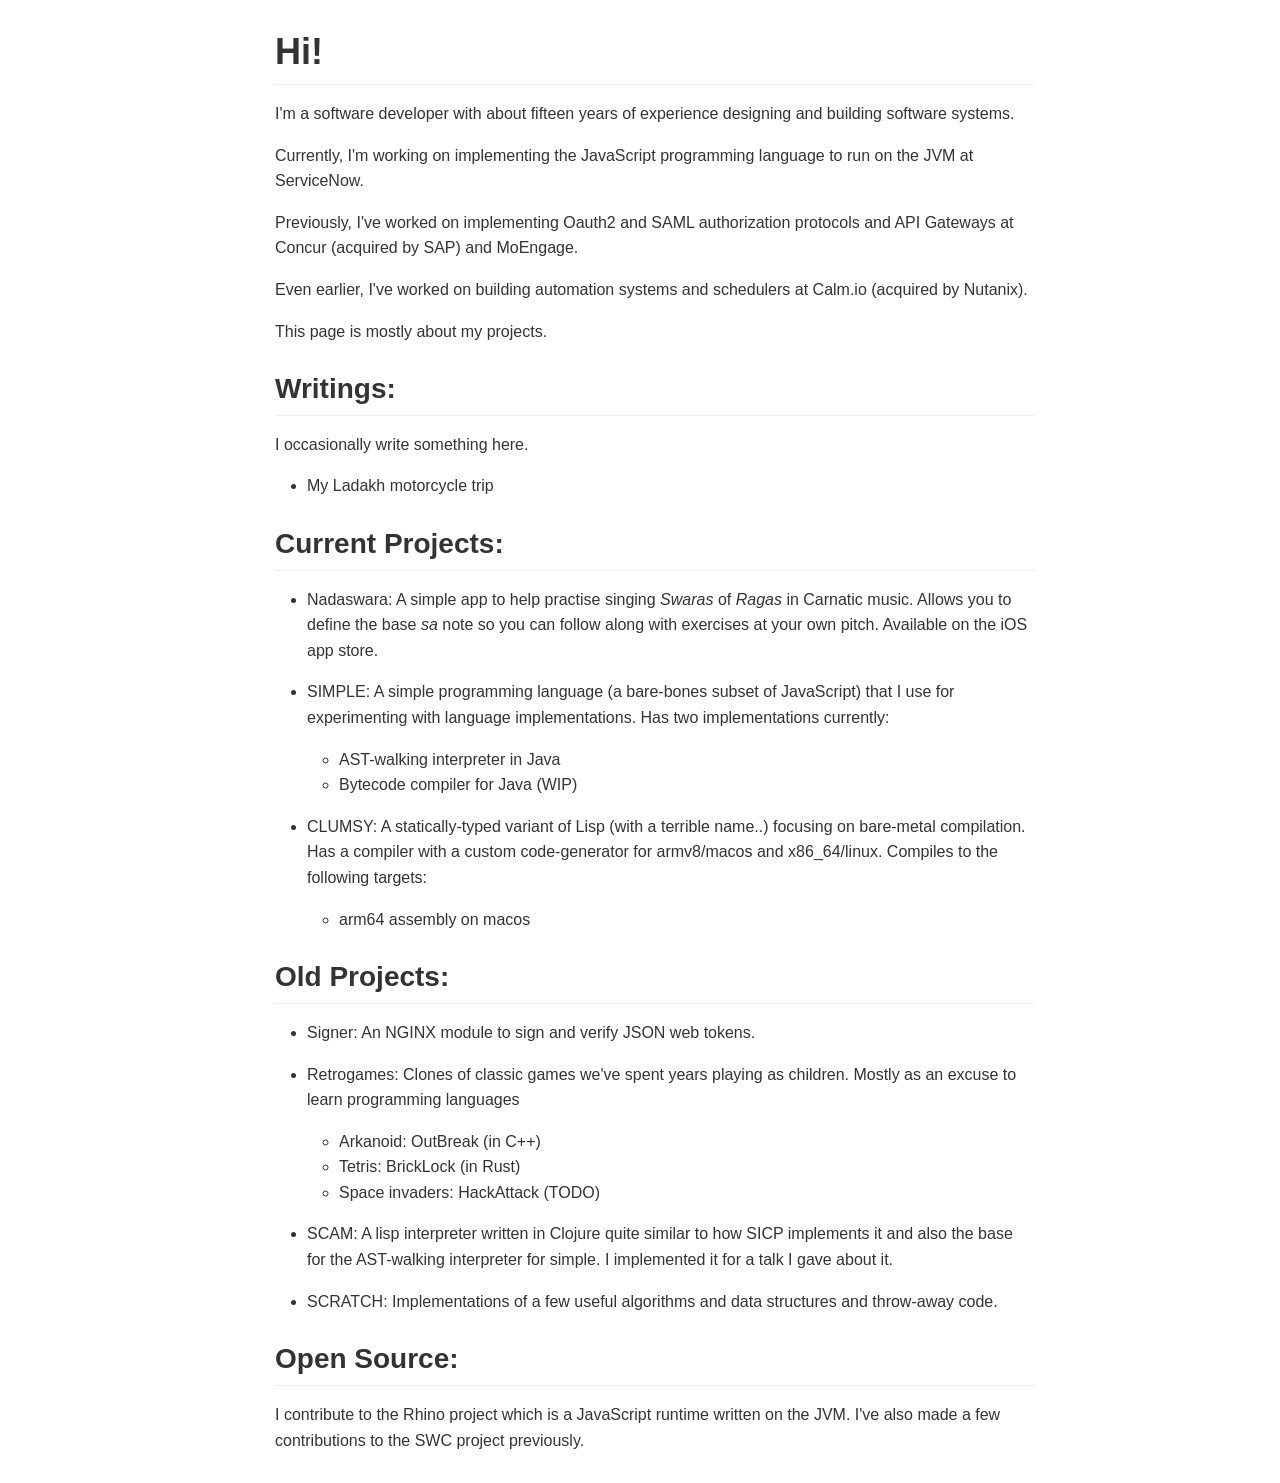
==== index.html @ a34084ae "Start :)" ====
<!doctype html>
<html>
  <head>
    <meta charset="utf-8">
    <meta name="viewport" content="width=device-width, initial-scale=1, minimal-ui">
    <title>Hi!</title>
    <link type="text/css" rel="stylesheet" href="assets/css/github-markdown.css">
    <link type="text/css" rel="stylesheet" href="assets/css/pilcrow.css">
    <link type="text/css" rel="stylesheet" href="assets/css/hljs-github.min.css"/>
  </head>
  <body>
    <article class="markdown-body"><h1 id="hi"><a class="header-link" href="#hi"></a>Hi!</h1>
<p>I&#39;m a software developer with about fifteen years of experience designing and building software systems.</p>
<p>Currently, I&#39;m working on implementing the JavaScript programming language to run on the JVM at ServiceNow.</p>
<p>Previously, I&#39;ve worked on implementing Oauth2 and SAML authorization protocols and API Gateways at Concur (acquired by SAP) and MoEngage. </p>
<p>Even earlier, I&#39;ve worked on building automation systems and schedulers at Calm.io (acquired by Nutanix).</p>
<p>This page is mostly about my projects.</p>
<h2 id="writings"><a class="header-link" href="#writings"></a>Writings:</h2>
<p>I occasionally write something here.</p>
<ul class="list">
<li>My Ladakh motorcycle trip</li>
</ul>
<h2 id="current-projects"><a class="header-link" href="#current-projects"></a>Current Projects:</h2>
<ul class="list">
<li><p>Nadaswara: A simple app to help practise singing <em>Swaras</em> of <em>Ragas</em> in Carnatic music. Allows you to define the base <em>sa</em> note so you can follow along with exercises at your own pitch. Available on the iOS app store.</p>
</li>
<li><p>SIMPLE: A simple programming language (a bare-bones subset of JavaScript) that I use for experimenting with language implementations. Has two implementations currently:</p>
<ul class="list">
<li>AST-walking interpreter in Java</li>
<li>Bytecode compiler for Java (WIP)</li>
</ul>
</li>
<li><p>CLUMSY: A statically-typed variant of Lisp (with a terrible name..) focusing on bare-metal compilation. Has a compiler with a custom code-generator for armv8/macos and x86_64/linux. Compiles to the following targets:</p>
<ul class="list">
<li>arm64 assembly on macos</li>
</ul>
</li>
</ul>
<h2 id="old-projects"><a class="header-link" href="#old-projects"></a>Old Projects:</h2>
<ul class="list">
<li><p>Signer: An NGINX module to sign and verify JSON web tokens.</p>
</li>
<li><p>Retrogames: Clones of classic games we&#39;ve spent years playing as children. Mostly as an excuse to learn programming languages</p>
<ul class="list">
<li>Arkanoid: OutBreak (in C++)</li>
<li>Tetris: BrickLock (in Rust)</li>
<li>Space invaders: HackAttack (TODO)</li>
</ul>
</li>
<li><p>SCAM: A lisp interpreter written in Clojure quite similar to how SICP implements it and also the base for the AST-walking interpreter for simple. I implemented it for a talk I gave about it.</p>
</li>
<li><p>SCRATCH: Implementations of a few useful algorithms and data structures and throw-away code.</p>
</li>
</ul>
<h2 id="open-source"><a class="header-link" href="#open-source"></a>Open Source:</h2>
<p>I contribute to the Rhino project which is a JavaScript runtime written on the JVM. I&#39;ve also made a few contributions to the SWC project previously.</p>
    </article>
  </body>
</html>
---- assets/css/github-markdown.css ----
@font-face {
  font-family: octicons-anchor;
  src: url([data-uri]) format('woff');
}

body {
  background-color: white;
  max-width: 790px;
  margin: 0 auto;
  padding: 30px 0;
}

.markdown-body {
  -ms-text-size-adjust: 100%;
  -webkit-text-size-adjust: 100%;
  color: #333;
  overflow: hidden;
  font-family: "Helvetica Neue", Helvetica, "Segoe UI", Arial, freesans, sans-serif;
  font-size: 16px;
  line-height: 1.6;
  word-wrap: break-word;
}

.markdown-body a {
  background: transparent;
}

.markdown-body a:active,
.markdown-body a:hover {
  outline: 0;
}

.markdown-body strong {
  font-weight: bold;
}

.markdown-body h1 {
  font-size: 2em;
  margin: 0.67em 0;
}

.markdown-body img {
  border: 0;
}

.markdown-body hr {
  -moz-box-sizing: content-box;
  box-sizing: content-box;
  height: 0;
}

.markdown-body pre {
  overflow: auto;
}

.markdown-body code,
.markdown-body kbd,
.markdown-body pre {
  font-family: monospace, monospace;
  font-size: 1em;
}

.markdown-body input {
  color: inherit;
  font: inherit;
  margin: 0;
}

.markdown-body html input[disabled] {
  cursor: default;
}

.markdown-body input {
  line-height: normal;
}

.markdown-body input[type="checkbox"] {
  -moz-box-sizing: border-box;
  box-sizing: border-box;
  padding: 0;
}

.markdown-body table {
  border-collapse: collapse;
  border-spacing: 0;
}

.markdown-body td,
.markdown-body th {
  padding: 0;
}

.markdown-body * {
  -moz-box-sizing: border-box;
  box-sizing: border-box;
}

.markdown-body input {
  font: 13px/1.4 Helvetica, arial, freesans, clean, sans-serif, "Segoe UI Emoji", "Segoe UI Symbol";
}

.markdown-body a {
  color: #4183c4;
  text-decoration: none;
}

.markdown-body a:hover,
.markdown-body a:focus,
.markdown-body a:active {
  text-decoration: underline;
}

.markdown-body hr {
  height: 0;
  margin: 15px 0;
  overflow: hidden;
  background: transparent;
  border: 0;
  border-bottom: 1px solid #ddd;
}

.markdown-body hr:before {
  display: table;
  content: "";
}

.markdown-body hr:after {
  display: table;
  clear: both;
  content: "";
}

.markdown-body h1,
.markdown-body h2,
.markdown-body h3,
.markdown-body h4,
.markdown-body h5,
.markdown-body h6 {
  margin-top: 15px;
  margin-bottom: 15px;
  line-height: 1.1;
}

.markdown-body h1 {
  font-size: 30px;
}

.markdown-body h2 {
  font-size: 21px;
}

.markdown-body h3 {
  font-size: 16px;
}

.markdown-body h4 {
  font-size: 14px;
}

.markdown-body h5 {
  font-size: 12px;
}

.markdown-body h6 {
  font-size: 11px;
}

.markdown-body blockquote {
  margin: 0;
}

.markdown-body ul,
.markdown-body ol {
  padding: 0;
  margin-top: 0;
  margin-bottom: 0;
}

.markdown-body ol ol,
.markdown-body ul ol {
  list-style-type: lower-roman;
}

.markdown-body ul ul ol,
.markdown-body ul ol ol,
.markdown-body ol ul ol,
.markdown-body ol ol ol {
  list-style-type: lower-alpha;
}

.markdown-body dd {
  margin-left: 0;
}

.markdown-body code {
  font: 12px Consolas, "Liberation Mono", Menlo, Courier, monospace;
}

.markdown-body pre {
  margin-top: 0;
  margin-bottom: 0;
  font: 12px Consolas, "Liberation Mono", Menlo, Courier, monospace;
}

.markdown-body kbd {
  background-color: #e7e7e7;
  background-image: -webkit-linear-gradient(#fefefe, #e7e7e7);
  background-image: linear-gradient(#fefefe, #e7e7e7);
  background-repeat: repeat-x;
  border-radius: 2px;
  border: 1px solid #cfcfcf;
  color: #000;
  padding: 3px 5px;
  line-height: 10px;
  font: 11px Consolas, "Liberation Mono", Menlo, Courier, monospace;
  display: inline-block;
}

.markdown-body>*:first-child {
  margin-top: 0 !important;
}

.markdown-body>*:last-child {
  margin-bottom: 0 !important;
}

.markdown-body .anchor {
  position: absolute;
  top: 0;
  bottom: 0;
  left: 0;
  display: block;
  padding-right: 6px;
  padding-left: 30px;
  margin-left: -30px;
}

.markdown-body .anchor:focus {
  outline: none;
}

.markdown-body h1,
.markdown-body h2,
.markdown-body h3,
.markdown-body h4,
.markdown-body h5,
.markdown-body h6 {
  position: relative;
  margin-top: 1em;
  margin-bottom: 16px;
  font-weight: bold;
  line-height: 1.4;
}

.markdown-body h1 .octicon-link,
.markdown-body h2 .octicon-link,
.markdown-body h3 .octicon-link,
.markdown-body h4 .octicon-link,
.markdown-body h5 .octicon-link,
.markdown-body h6 .octicon-link {
  display: none;
  color: #000;
  vertical-align: middle;
}

.markdown-body h1:hover .anchor,
.markdown-body h2:hover .anchor,
.markdown-body h3:hover .anchor,
.markdown-body h4:hover .anchor,
.markdown-body h5:hover .anchor,
.markdown-body h6:hover .anchor {
  height: 1em;
  padding-left: 8px;
  margin-left: -30px;
  line-height: 1;
  text-decoration: none;
}

.markdown-body h1:hover .anchor .octicon-link,
.markdown-body h2:hover .anchor .octicon-link,
.markdown-body h3:hover .anchor .octicon-link,
.markdown-body h4:hover .anchor .octicon-link,
.markdown-body h5:hover .anchor .octicon-link,
.markdown-body h6:hover .anchor .octicon-link {
  display: inline-block;
}

.markdown-body h1 {
  padding-bottom: 0.3em;
  font-size: 2.25em;
  line-height: 1.2;
  border-bottom: 1px solid #eee;
}

.markdown-body h2 {
  padding-bottom: 0.3em;
  font-size: 1.75em;
  line-height: 1.225;
  border-bottom: 1px solid #eee;
}

.markdown-body h3 {
  font-size: 1.5em;
  line-height: 1.43;
}

.markdown-body h4 {
  font-size: 1.25em;
}

.markdown-body h5 {
  font-size: 1em;
}

.markdown-body h6 {
  font-size: 1em;
  color: #777;
}

.markdown-body p,
.markdown-body blockquote,
.markdown-body ul,
.markdown-body ol,
.markdown-body dl,
.markdown-body table,
.markdown-body pre {
  margin-top: 0;
  margin-bottom: 16px;
}

.markdown-body hr {
  height: 4px;
  padding: 0;
  margin: 16px 0;
  background-color: #e7e7e7;
  border: 0 none;
}

.markdown-body ul,
.markdown-body ol {
  padding-left: 2em;
}

.markdown-body ul ul,
.markdown-body ul ol,
.markdown-body ol ol,
.markdown-body ol ul {
  margin-top: 0;
  margin-bottom: 0;
}

.markdown-body li>p {
  margin-top: 16px;
}

.markdown-body dl {
  padding: 0;
}

.markdown-body dl dt {
  padding: 0;
  margin-top: 16px;
  font-size: 1em;
  font-style: italic;
  font-weight: bold;
}

.markdown-body dl dd {
  padding: 0 16px;
  margin-bottom: 16px;
}

.markdown-body blockquote {
  padding: 0 15px;
  color: #777;
  border-left: 4px solid #ddd;
}

.markdown-body blockquote>:first-child {
  margin-top: 0;
}

.markdown-body blockquote>:last-child {
  margin-bottom: 0;
}

.markdown-body table {
  display: block;
  width: 100%;
  overflow: auto;
  word-break: normal;
  word-break: keep-all;
}

.markdown-body table th {
  font-weight: bold;
}

.markdown-body table th,
.markdown-body table td {
  padding: 6px 13px;
  border: 1px solid #ddd;
}

.markdown-body table tr {
  background-color: #fff;
  border-top: 1px solid #ccc;
}

.markdown-body table tr:nth-child(2n) {
  background-color: #f8f8f8;
}

.markdown-body img {
  max-width: 100%;
  -moz-box-sizing: border-box;
  box-sizing: border-box;
}

.markdown-body code {
  padding: 0;
  padding-top: 0.2em;
  padding-bottom: 0.2em;
  margin: 0;
  font-size: 85%;
  background-color: rgba(0,0,0,0.04);
  border-radius: 3px;
}

.markdown-body code:before,
.markdown-body code:after {
  letter-spacing: -0.2em;
  content: "\00a0";
}

.markdown-body pre>code {
  padding: 0;
  margin: 0;
  font-size: 100%;
  word-break: normal;
  white-space: pre;
  background: transparent;
  border: 0;
}

.markdown-body .highlight {
  margin-bottom: 16px;
}

.markdown-body .highlight pre,
.markdown-body pre {
  padding: 16px;
  overflow: auto;
  font-size: 85%;
  line-height: 1.45;
  background-color: #f7f7f7;
  border-radius: 3px;
}

.markdown-body .highlight pre {
  margin-bottom: 0;
  word-break: normal;
}

.markdown-body pre {
  word-wrap: normal;
}

.markdown-body pre code {
  display: inline;
  max-width: initial;
  padding: 0;
  margin: 0;
  overflow: initial;
  line-height: inherit;
  word-wrap: normal;
  background-color: transparent;
  border: 0;
}

.markdown-body pre code:before,
.markdown-body pre code:after {
  content: normal;
}

.markdown-body .highlight {
  background: #fff;
}

.markdown-body .highlight .mf,
.markdown-body .highlight .mh,
.markdown-body .highlight .mi,
.markdown-body .highlight .mo,
.markdown-body .highlight .il,
.markdown-body .highlight .m {
  color: #945277;
}

.markdown-body .highlight .s,
.markdown-body .highlight .sb,
.markdown-body .highlight .sc,
.markdown-body .highlight .sd,
.markdown-body .highlight .s2,
.markdown-body .highlight .se,
.markdown-body .highlight .sh,
.markdown-body .highlight .si,
.markdown-body .highlight .sx,
.markdown-body .highlight .s1 {
  color: #df5000;
}

.markdown-body .highlight .kc,
.markdown-body .highlight .kd,
.markdown-body .highlight .kn,
.markdown-body .highlight .kp,
.markdown-body .highlight .kr,
.markdown-body .highlight .kt,
.markdown-body .highlight .k,
.markdown-body .highlight .o {
  font-weight: bold;
}

.markdown-body .highlight .kt {
  color: #458;
}

.markdown-body .highlight .c,
.markdown-body .highlight .cm,
.markdown-body .highlight .c1 {
  color: #998;
  font-style: italic;
}

.markdown-body .highlight .cp,
.markdown-body .highlight .cs {
  color: #999;
  font-weight: bold;
}

.markdown-body .highlight .cs {
  font-style: italic;
}

.markdown-body .highlight .n {
  color: #333;
}

.markdown-body .highlight .na,
.markdown-body .highlight .nv,
.markdown-body .highlight .vc,
.markdown-body .highlight .vg,
.markdown-body .highlight .vi {
  color: #008080;
}

.markdown-body .highlight .nb {
  color: #0086B3;
}

.markdown-body .highlight .nc {
  color: #458;
  font-weight: bold;
}

.markdown-body .highlight .no {
  color: #094e99;
}

.markdown-body .highlight .ni {
  color: #800080;
}

.markdown-body .highlight .ne {
  color: #990000;
  font-weight: bold;
}

.markdown-body .highlight .nf {
  color: #945277;
  font-weight: bold;
}

.markdown-body .highlight .nn {
  color: #555;
}

.markdown-body .highlight .nt {
  color: #000080;
}

.markdown-body .highlight .err {
  color: #a61717;
  background-color: #e3d2d2;
}

.markdown-body .highlight .gd {
  color: #000;
  background-color: #fdd;
}

.markdown-body .highlight .gd .x {
  color: #000;
  background-color: #faa;
}

.markdown-body .highlight .ge {
  font-style: italic;
}

.markdown-body .highlight .gr {
  color: #aa0000;
}

.markdown-body .highlight .gh {
  color: #999;
}

.markdown-body .highlight .gi {
  color: #000;
  background-color: #dfd;
}

.markdown-body .highlight .gi .x {
  color: #000;
  background-color: #afa;
}

.markdown-body .highlight .go {
  color: #888;
}

.markdown-body .highlight .gp {
  color: #555;
}

.markdown-body .highlight .gs {
  font-weight: bold;
}

.markdown-body .highlight .gu {
  color: #800080;
  font-weight: bold;
}

.markdown-body .highlight .gt {
  color: #aa0000;
}

.markdown-body .highlight .ow {
  font-weight: bold;
}

.markdown-body .highlight .w {
  color: #bbb;
}

.markdown-body .highlight .sr {
  color: #017936;
}

.markdown-body .highlight .ss {
  color: #8b467f;
}

.markdown-body .highlight .bp {
  color: #999;
}

.markdown-body .highlight .gc {
  color: #999;
  background-color: #EAF2F5;
}

.markdown-body .octicon {
  font: normal normal 16px octicons-anchor;
  line-height: 1;
  display: inline-block;
  text-decoration: none;
  -webkit-font-smoothing: antialiased;
  -moz-osx-font-smoothing: grayscale;
  -webkit-user-select: none;
  -moz-user-select: none;
  -ms-user-select: none;
  user-select: none;
}

.markdown-body .octicon-link:before {
  content: '\f05c';
}

.markdown-body .task-list-item {
  list-style-type: none;
}

.markdown-body .task-list-item+.task-list-item {
  margin-top: 3px;
}

.markdown-body .task-list-item input {
  float: left;
  margin: 0.3em 0 0.25em -1.6em;
  vertical-align: middle;
}

@media (min-width: 43.75em) {
  body {
    padding: 30px;
  }
}
---- assets/css/pilcrow.css ----
/* needed because the container has overflow: hidden, but the pilcrows overflow */
.markdown-body {
  padding-left: 30px;
}

.markdown-body h1,
.markdown-body h2,
.markdown-body h3,
.markdown-body h4,
.markdown-body h5,
.markdown-body h6 {
  position: relative;
}

.markdown-body h1:hover .header-link:before,
.markdown-body h2:hover .header-link:before,
.markdown-body h3:hover .header-link:before,
.markdown-body h4:hover .header-link:before,
.markdown-body h5:hover .header-link:before,
.markdown-body h6:hover .header-link:before {
    content: "\00B6";/* pilcrow */
    color: #888;
    font-size: smaller;
}

.markdown-body .header-link {
  -webkit-user-select: none;
  -moz-user-select: none;
  -ms-user-select: none;
  user-select: none;

  position: absolute;
  top: 0;
  left: -0.7em;
  display: block;
  padding-right: 1em;
}

.markdown-body h1:hover .header-link,
.markdown-body h2:hover .header-link,
.markdown-body h3:hover .header-link,
.markdown-body h4:hover .header-link,
.markdown-body h5:hover .header-link,
.markdown-body h6:hover .header-link {
  display: inline-block;
  text-decoration: none;
}
---- assets/css/hljs-github.min.css ----
/*

github.com style (c) Vasily Polovnyov <vast@whiteants.net>

*/

.hljs {
  display: block;
  overflow-x: auto;
  padding: 0.5em;
  color: #333;
  background: #f8f8f8;
  -webkit-text-size-adjust: none;
}

.hljs-comment,
.diff .hljs-header,
.hljs-javadoc {
  color: #998;
  font-style: italic;
}

.hljs-keyword,
.css .rule .hljs-keyword,
.hljs-winutils,
.nginx .hljs-title,
.hljs-subst,
.hljs-request,
.hljs-status {
  color: #333;
  font-weight: bold;
}

.hljs-number,
.hljs-hexcolor,
.ruby .hljs-constant {
  color: #008080;
}

.hljs-string,
.hljs-tag .hljs-value,
.hljs-phpdoc,
.hljs-dartdoc,
.tex .hljs-formula {
  color: #d14;
}

.hljs-title,
.hljs-id,
.scss .hljs-preprocessor {
  color: #900;
  font-weight: bold;
}

.hljs-list .hljs-keyword,
.hljs-subst {
  font-weight: normal;
}

.hljs-class .hljs-title,
.hljs-type,
.vhdl .hljs-literal,
.tex .hljs-command {
  color: #458;
  font-weight: bold;
}

.hljs-tag,
.hljs-tag .hljs-title,
.hljs-rules .hljs-property,
.django .hljs-tag .hljs-keyword {
  color: #000080;
  font-weight: normal;
}

.hljs-attribute,
.hljs-variable,
.lisp .hljs-body {
  color: #008080;
}

.hljs-regexp {
  color: #009926;
}

.hljs-symbol,
.ruby .hljs-symbol .hljs-string,
.lisp .hljs-keyword,
.clojure .hljs-keyword,
.scheme .hljs-keyword,
.tex .hljs-special,
.hljs-prompt {
  color: #990073;
}

.hljs-built_in {
  color: #0086b3;
}

.hljs-preprocessor,
.hljs-pragma,
.hljs-pi,
.hljs-doctype,
.hljs-shebang,
.hljs-cdata {
  color: #999;
  font-weight: bold;
}

.hljs-deletion {
  background: #fdd;
}

.hljs-addition {
  background: #dfd;
}

.diff .hljs-change {
  background: #0086b3;
}

.hljs-chunk {
  color: #aaa;
}
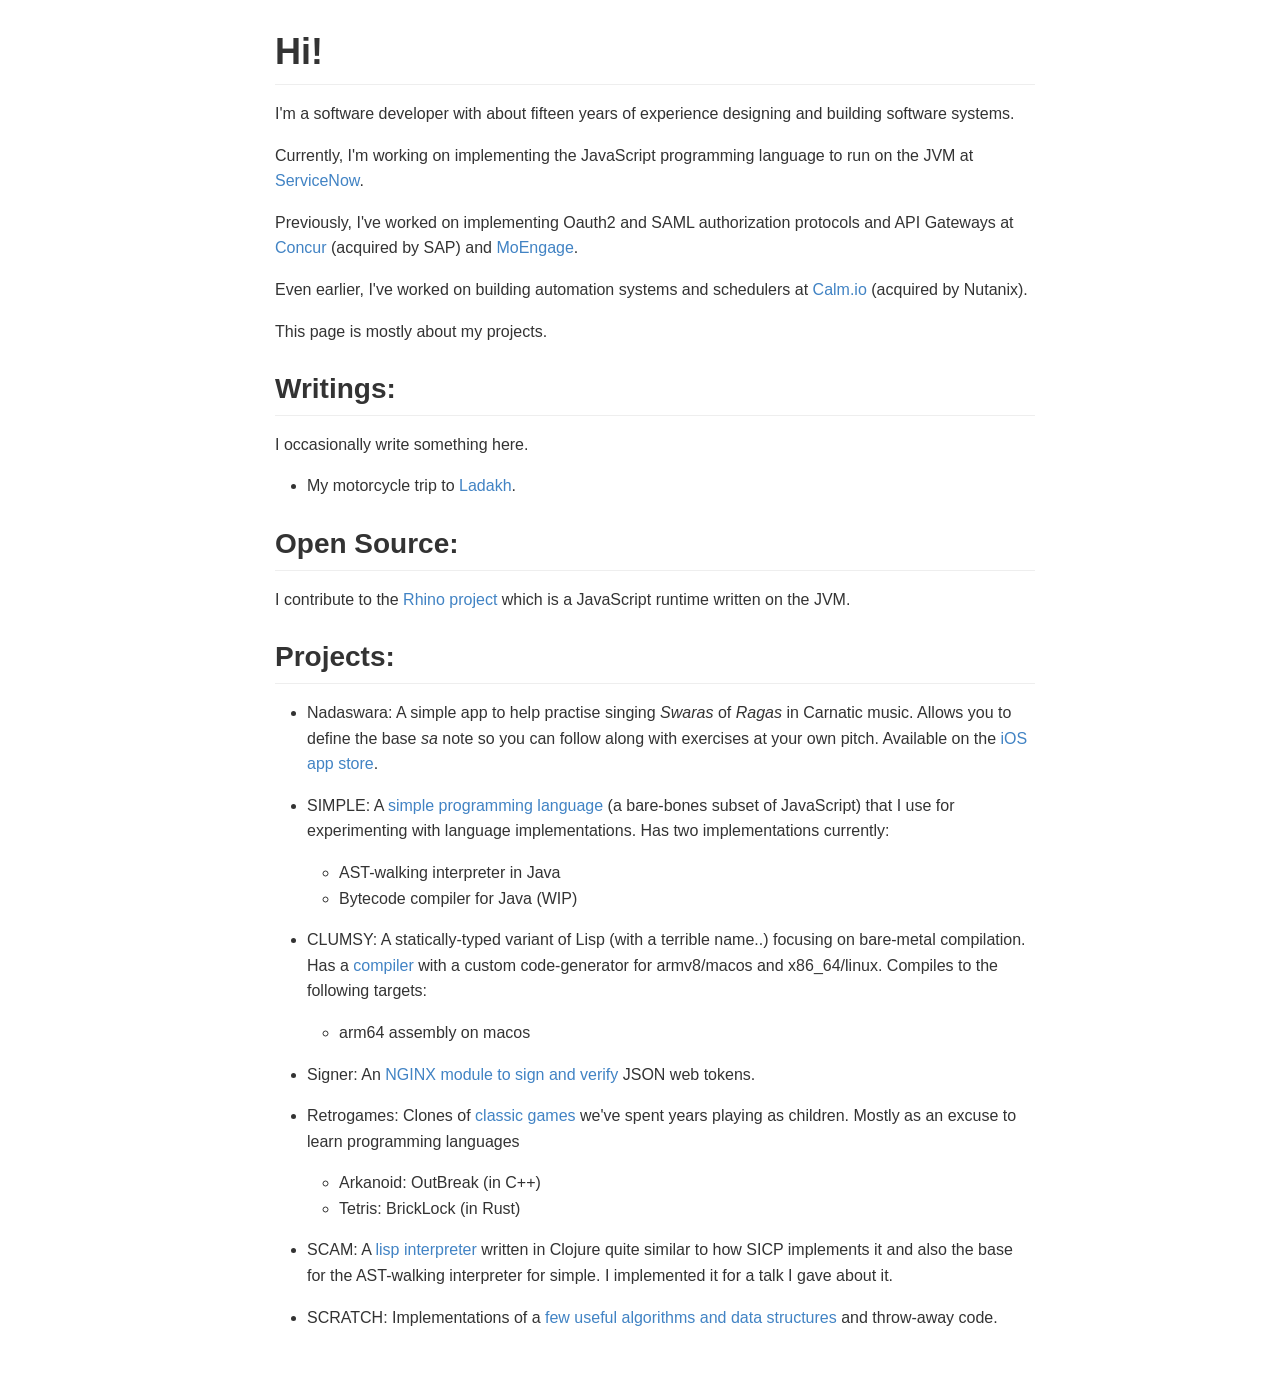
==== commit 5194b182: "Fix #2" ====
--- a/index.html
+++ b/index.html
@@ -11,49 +11,45 @@
   <body>
     <article class="markdown-body"><h1 id="hi"><a class="header-link" href="#hi"></a>Hi!</h1>
 <p>I&#39;m a software developer with about fifteen years of experience designing and building software systems.</p>
-<p>Currently, I&#39;m working on implementing the JavaScript programming language to run on the JVM at ServiceNow.</p>
-<p>Previously, I&#39;ve worked on implementing Oauth2 and SAML authorization protocols and API Gateways at Concur (acquired by SAP) and MoEngage. </p>
-<p>Even earlier, I&#39;ve worked on building automation systems and schedulers at Calm.io (acquired by Nutanix).</p>
+<p>Currently, I&#39;m working on implementing the JavaScript programming language to run on the JVM at <a href="https://www.servicenow.com">ServiceNow</a>.</p>
+<p>Previously, I&#39;ve worked on implementing Oauth2 and SAML authorization protocols and API Gateways at <a href="https://www.concur.com">Concur</a> (acquired by SAP) and <a href="https://www.moengage.com">MoEngage</a>. </p>
+<p>Even earlier, I&#39;ve worked on building automation systems and schedulers at <a href="https://www.nutanix.com/products/cloud-manager/self-service">Calm.io</a> (acquired by Nutanix).</p>
 <p>This page is mostly about my projects.</p>
 <h2 id="writings"><a class="header-link" href="#writings"></a>Writings:</h2>
 <p>I occasionally write something here.</p>
 <ul class="list">
-<li>My Ladakh motorcycle trip</li>
+<li>My motorcycle trip to <a href="ladakh/">Ladakh</a>.</li>
 </ul>
-<h2 id="current-projects"><a class="header-link" href="#current-projects"></a>Current Projects:</h2>
+<h2 id="open-source"><a class="header-link" href="#open-source"></a>Open Source:</h2>
+<p>I contribute to the <a href="https://github.com/mozilla/rhino/commits/master/?author=0xe">Rhino project</a> which is a JavaScript runtime written on the JVM.</p>
+<h2 id="projects"><a class="header-link" href="#projects"></a>Projects:</h2>
 <ul class="list">
-<li><p>Nadaswara: A simple app to help practise singing <em>Swaras</em> of <em>Ragas</em> in Carnatic music. Allows you to define the base <em>sa</em> note so you can follow along with exercises at your own pitch. Available on the iOS app store.</p>
+<li><p>Nadaswara: A simple app to help practise singing <em>Swaras</em> of <em>Ragas</em> in Carnatic music. Allows you to define the base <em>sa</em> note so you can follow along with exercises at your own pitch. Available on the <a href="https://appstoreconnect.apple.com/apps/6749471155/distribution/info">iOS app store</a>.</p>
 </li>
-<li><p>SIMPLE: A simple programming language (a bare-bones subset of JavaScript) that I use for experimenting with language implementations. Has two implementations currently:</p>
+<li><p>SIMPLE: A <a href="https://github.com/0xe/simple">simple programming language</a> (a bare-bones subset of JavaScript) that I use for experimenting with language implementations. Has two implementations currently:</p>
 <ul class="list">
 <li>AST-walking interpreter in Java</li>
 <li>Bytecode compiler for Java (WIP)</li>
 </ul>
 </li>
-<li><p>CLUMSY: A statically-typed variant of Lisp (with a terrible name..) focusing on bare-metal compilation. Has a compiler with a custom code-generator for armv8/macos and x86_64/linux. Compiles to the following targets:</p>
+<li><p>CLUMSY: A statically-typed variant of Lisp (with a terrible name..) focusing on bare-metal compilation. Has a <a href="https://github.com/0xe/clumsy">compiler</a> with a custom code-generator for armv8/macos and x86_64/linux. Compiles to the following targets:</p>
 <ul class="list">
 <li>arm64 assembly on macos</li>
 </ul>
 </li>
-</ul>
-<h2 id="old-projects"><a class="header-link" href="#old-projects"></a>Old Projects:</h2>
-<ul class="list">
-<li><p>Signer: An NGINX module to sign and verify JSON web tokens.</p>
+<li><p>Signer: An <a href="https://github.com/0xe/signer">NGINX module to sign and verify</a> JSON web tokens.</p>
 </li>
-<li><p>Retrogames: Clones of classic games we&#39;ve spent years playing as children. Mostly as an excuse to learn programming languages</p>
+<li><p>Retrogames: Clones of <a href="https://github.com/0xe/retrogames">classic games</a> we&#39;ve spent years playing as children. Mostly as an excuse to learn programming languages</p>
 <ul class="list">
 <li>Arkanoid: OutBreak (in C++)</li>
 <li>Tetris: BrickLock (in Rust)</li>
-<li>Space invaders: HackAttack (TODO)</li>
 </ul>
 </li>
-<li><p>SCAM: A lisp interpreter written in Clojure quite similar to how SICP implements it and also the base for the AST-walking interpreter for simple. I implemented it for a talk I gave about it.</p>
+<li><p>SCAM: A <a href="https://github.com/0xe/scam">lisp interpreter</a> written in Clojure quite similar to how SICP implements it and also the base for the AST-walking interpreter for simple. I implemented it for a talk I gave about it.</p>
 </li>
-<li><p>SCRATCH: Implementations of a few useful algorithms and data structures and throw-away code.</p>
+<li><p>SCRATCH: Implementations of a <a href="https://github.com/0xe/scratch">few useful algorithms and data structures</a> and throw-away code.</p>
 </li>
 </ul>
-<h2 id="open-source"><a class="header-link" href="#open-source"></a>Open Source:</h2>
-<p>I contribute to the Rhino project which is a JavaScript runtime written on the JVM. I&#39;ve also made a few contributions to the SWC project previously.</p>
     </article>
   </body>
 </html>
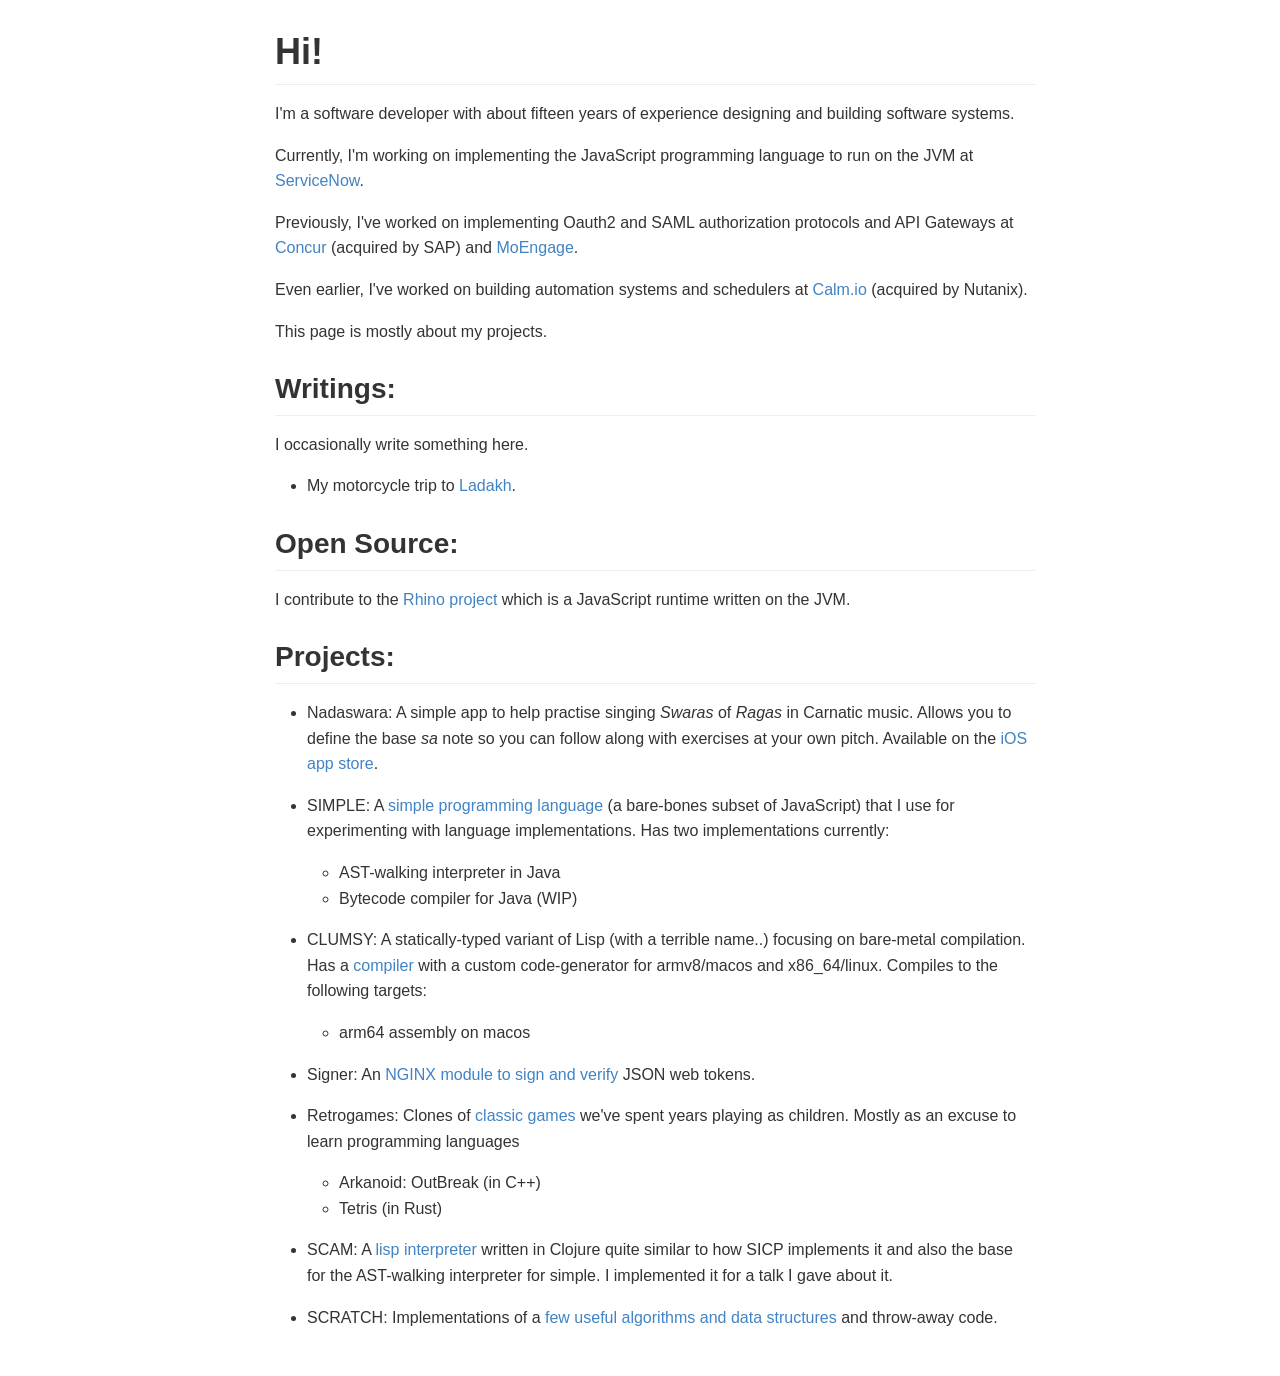
==== commit 4f669f5a: "Typo" ====
--- a/index.html
+++ b/index.html
@@ -42,7 +42,7 @@
 <li><p>Retrogames: Clones of <a href="https://github.com/0xe/retrogames">classic games</a> we&#39;ve spent years playing as children. Mostly as an excuse to learn programming languages</p>
 <ul class="list">
 <li>Arkanoid: OutBreak (in C++)</li>
-<li>Tetris: BrickLock (in Rust)</li>
+<li>Tetris (in Rust)</li>
 </ul>
 </li>
 <li><p>SCAM: A <a href="https://github.com/0xe/scam">lisp interpreter</a> written in Clojure quite similar to how SICP implements it and also the base for the AST-walking interpreter for simple. I implemented it for a talk I gave about it.</p>
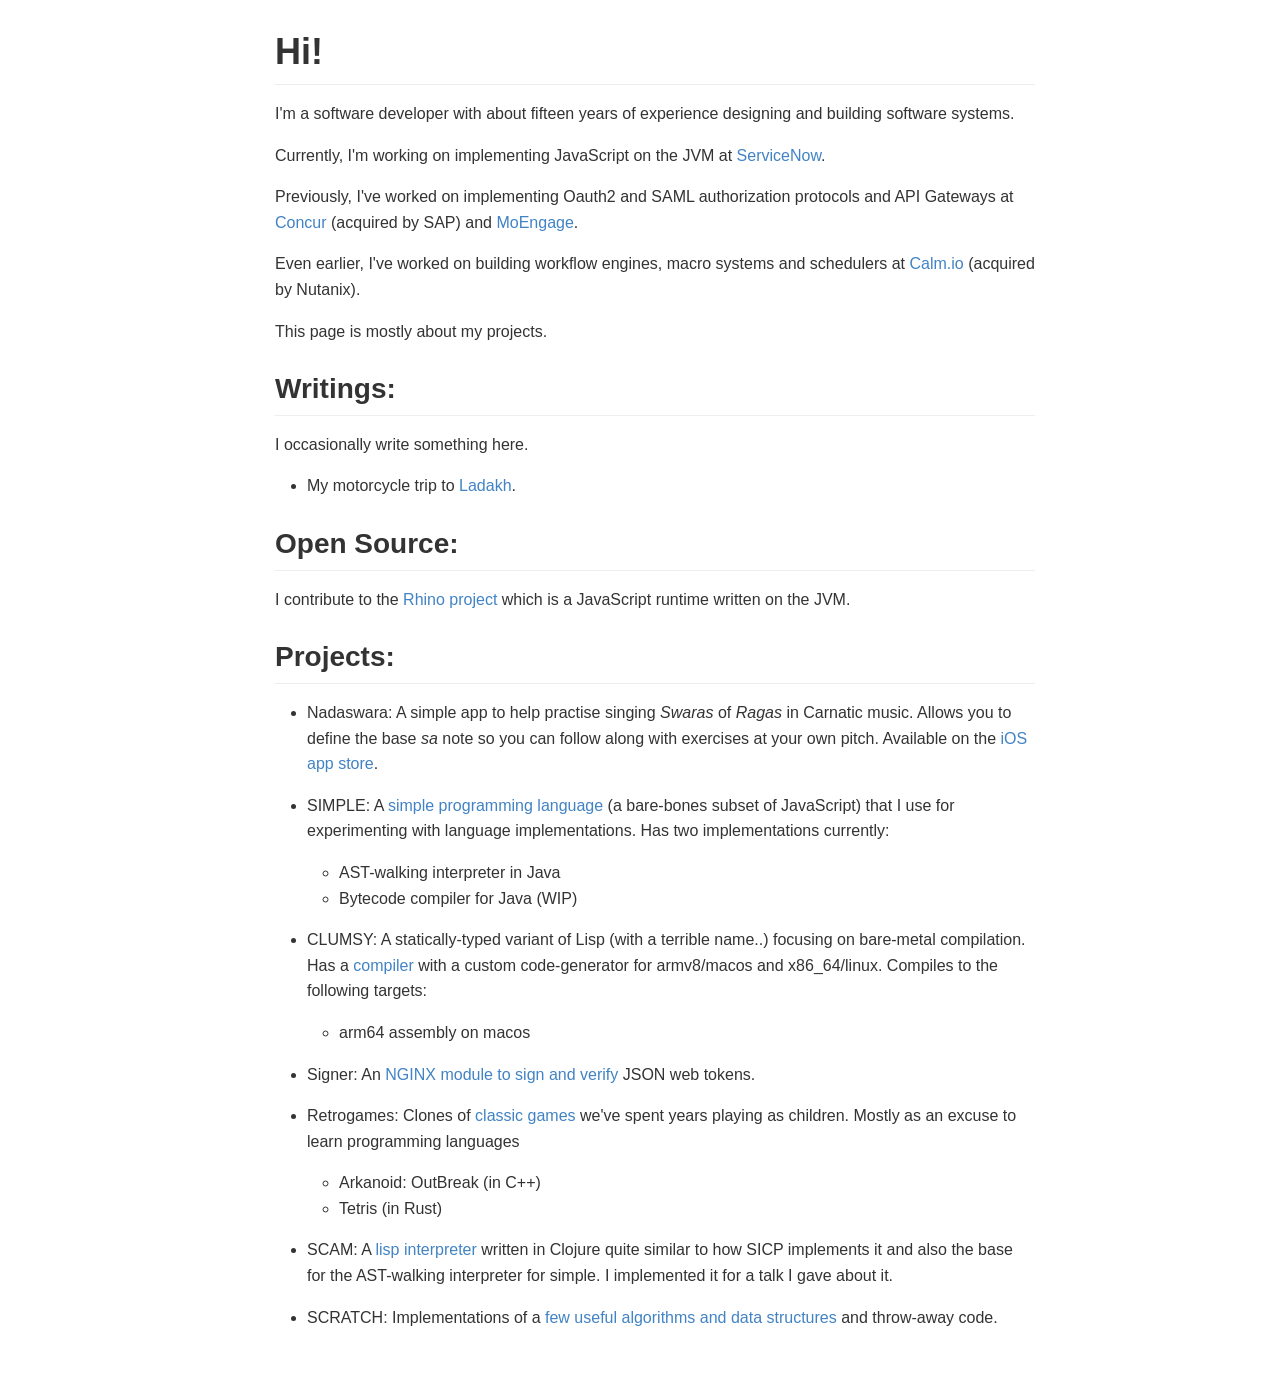
==== commit d86bf350: "Ladakh" ====
--- a/index.html
+++ b/index.html
@@ -11,14 +11,14 @@
   <body>
     <article class="markdown-body"><h1 id="hi"><a class="header-link" href="#hi"></a>Hi!</h1>
 <p>I&#39;m a software developer with about fifteen years of experience designing and building software systems.</p>
-<p>Currently, I&#39;m working on implementing the JavaScript programming language to run on the JVM at <a href="https://www.servicenow.com">ServiceNow</a>.</p>
+<p>Currently, I&#39;m working on implementing JavaScript on the JVM at <a href="https://www.servicenow.com">ServiceNow</a>.</p>
 <p>Previously, I&#39;ve worked on implementing Oauth2 and SAML authorization protocols and API Gateways at <a href="https://www.concur.com">Concur</a> (acquired by SAP) and <a href="https://www.moengage.com">MoEngage</a>. </p>
-<p>Even earlier, I&#39;ve worked on building automation systems and schedulers at <a href="https://www.nutanix.com/products/cloud-manager/self-service">Calm.io</a> (acquired by Nutanix).</p>
+<p>Even earlier, I&#39;ve worked on building workflow engines, macro systems and schedulers at <a href="https://www.nutanix.com/products/cloud-manager/self-service">Calm.io</a> (acquired by Nutanix).</p>
 <p>This page is mostly about my projects.</p>
 <h2 id="writings"><a class="header-link" href="#writings"></a>Writings:</h2>
 <p>I occasionally write something here.</p>
 <ul class="list">
-<li>My motorcycle trip to <a href="ladakh/">Ladakh</a>.</li>
+<li>My motorcycle trip to <a href="ladakh.pdf">Ladakh</a>.</li>
 </ul>
 <h2 id="open-source"><a class="header-link" href="#open-source"></a>Open Source:</h2>
 <p>I contribute to the <a href="https://github.com/mozilla/rhino/commits/master/?author=0xe">Rhino project</a> which is a JavaScript runtime written on the JVM.</p>
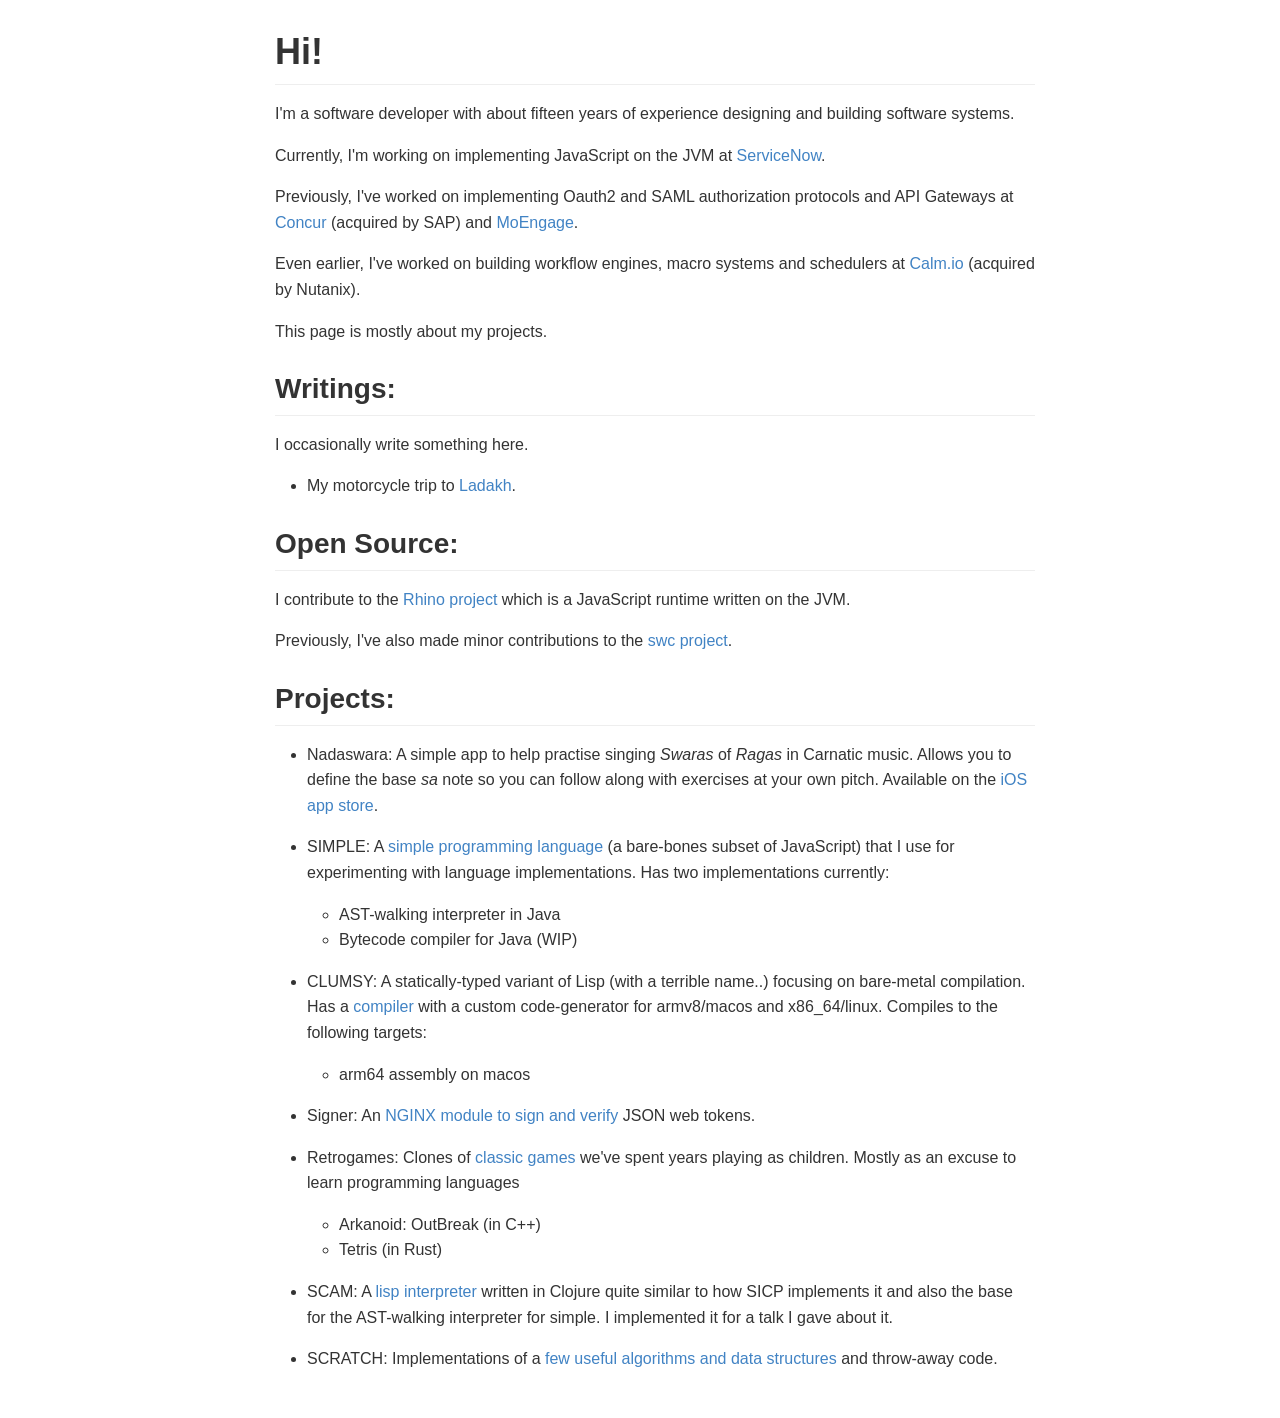
==== commit cd984142: "Mention swc contributions" ====
--- a/index.html
+++ b/index.html
@@ -22,6 +22,7 @@
 </ul>
 <h2 id="open-source"><a class="header-link" href="#open-source"></a>Open Source:</h2>
 <p>I contribute to the <a href="https://github.com/mozilla/rhino/commits/master/?author=0xe">Rhino project</a> which is a JavaScript runtime written on the JVM.</p>
+<p>Previously, I&#39;ve also made minor contributions to the <a href="https://github.com/swc-project/swc/commits/main/?author=0xe">swc project</a>.</p>
 <h2 id="projects"><a class="header-link" href="#projects"></a>Projects:</h2>
 <ul class="list">
 <li><p>Nadaswara: A simple app to help practise singing <em>Swaras</em> of <em>Ragas</em> in Carnatic music. Allows you to define the base <em>sa</em> note so you can follow along with exercises at your own pitch. Available on the <a href="https://appstoreconnect.apple.com/apps/6749471155/distribution/info">iOS app store</a>.</p>
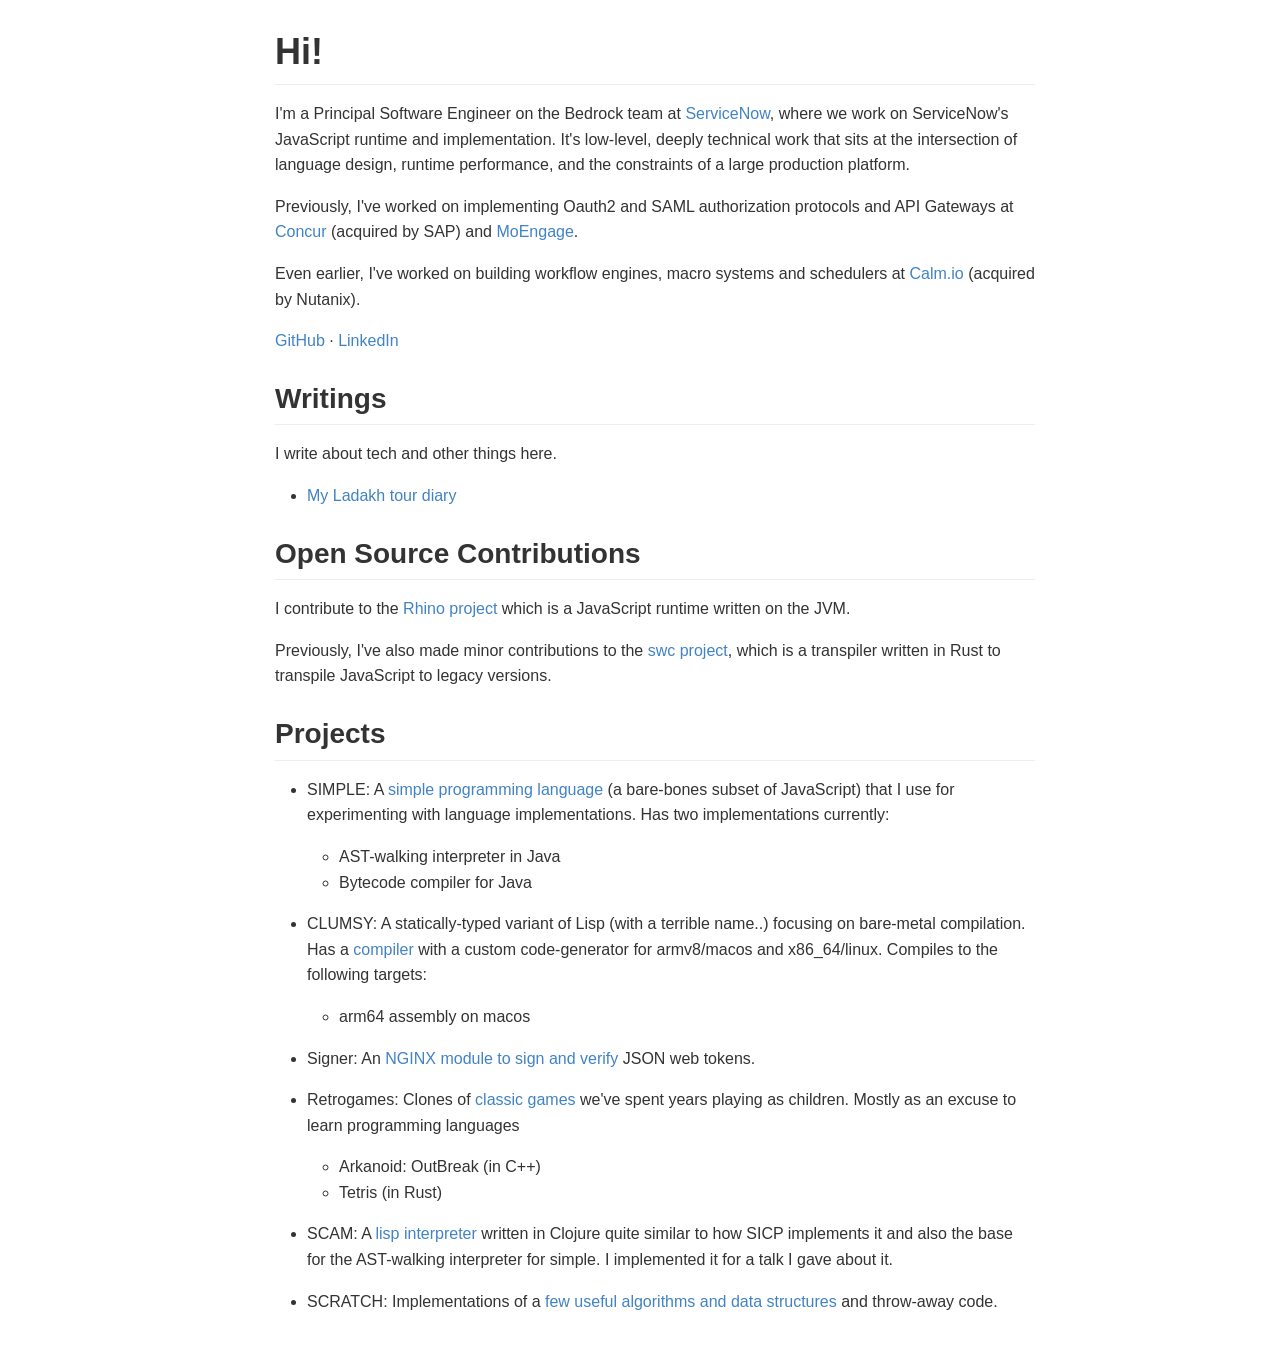
==== commit ccb5f1d6: "Rebuilt" ====
--- a/index.html
+++ b/index.html
@@ -10,27 +10,24 @@
   </head>
   <body>
     <article class="markdown-body"><h1 id="hi"><a class="header-link" href="#hi"></a>Hi!</h1>
-<p>I&#39;m a software developer with about fifteen years of experience designing and building software systems.</p>
-<p>Currently, I&#39;m working on implementing JavaScript on the JVM at <a href="https://www.servicenow.com">ServiceNow</a>.</p>
-<p>Previously, I&#39;ve worked on implementing Oauth2 and SAML authorization protocols and API Gateways at <a href="https://www.concur.com">Concur</a> (acquired by SAP) and <a href="https://www.moengage.com">MoEngage</a>. </p>
+<p>I&#39;m a Principal Software Engineer on the Bedrock team at <a href="https://www.servicenow.com">ServiceNow</a>, where we work on ServiceNow&#39;s JavaScript runtime and implementation. It&#39;s low-level, deeply technical work that sits at the intersection of language design, runtime performance, and the constraints of a large production platform.</p>
+<p>Previously, I&#39;ve worked on implementing Oauth2 and SAML authorization protocols and API Gateways at <a href="https://www.concur.com">Concur</a> (acquired by SAP) and <a href="https://www.moengage.com">MoEngage</a>.</p>
 <p>Even earlier, I&#39;ve worked on building workflow engines, macro systems and schedulers at <a href="https://www.nutanix.com/products/cloud-manager/self-service">Calm.io</a> (acquired by Nutanix).</p>
-<p>This page is mostly about my projects.</p>
-<h2 id="writings"><a class="header-link" href="#writings"></a>Writings:</h2>
-<p>I occasionally write something here.</p>
+<p><a href="https://github.com/0xe">GitHub</a> · <a href="https://www.linkedin.com/in/satishsvasan">LinkedIn</a></p>
+<h2 id="writings"><a class="header-link" href="#writings"></a>Writings</h2>
+<p>I write about tech and other things here.</p>
 <ul class="list">
-<li>My motorcycle trip to <a href="ladakh.pdf">Ladakh</a>.</li>
+<li><a href="ladakh.html">My Ladakh tour diary</a></li>
 </ul>
-<h2 id="open-source"><a class="header-link" href="#open-source"></a>Open Source:</h2>
+<h2 id="open-source-contributions"><a class="header-link" href="#open-source-contributions"></a>Open Source Contributions</h2>
 <p>I contribute to the <a href="https://github.com/mozilla/rhino/commits/master/?author=0xe">Rhino project</a> which is a JavaScript runtime written on the JVM.</p>
-<p>Previously, I&#39;ve also made minor contributions to the <a href="https://github.com/swc-project/swc/commits/main/?author=0xe">swc project</a>.</p>
-<h2 id="projects"><a class="header-link" href="#projects"></a>Projects:</h2>
+<p>Previously, I&#39;ve also made minor contributions to the <a href="https://github.com/swc-project/swc/commits/main/?author=0xe">swc project</a>, which is a transpiler written in Rust to transpile JavaScript to legacy versions.</p>
+<h2 id="projects"><a class="header-link" href="#projects"></a>Projects</h2>
 <ul class="list">
-<li><p>Nadaswara: A simple app to help practise singing <em>Swaras</em> of <em>Ragas</em> in Carnatic music. Allows you to define the base <em>sa</em> note so you can follow along with exercises at your own pitch. Available on the <a href="https://appstoreconnect.apple.com/apps/6749471155/distribution/info">iOS app store</a>.</p>
-</li>
 <li><p>SIMPLE: A <a href="https://github.com/0xe/simple">simple programming language</a> (a bare-bones subset of JavaScript) that I use for experimenting with language implementations. Has two implementations currently:</p>
 <ul class="list">
 <li>AST-walking interpreter in Java</li>
-<li>Bytecode compiler for Java (WIP)</li>
+<li>Bytecode compiler for Java</li>
 </ul>
 </li>
 <li><p>CLUMSY: A statically-typed variant of Lisp (with a terrible name..) focusing on bare-metal compilation. Has a <a href="https://github.com/0xe/clumsy">compiler</a> with a custom code-generator for armv8/macos and x86_64/linux. Compiles to the following targets:</p>
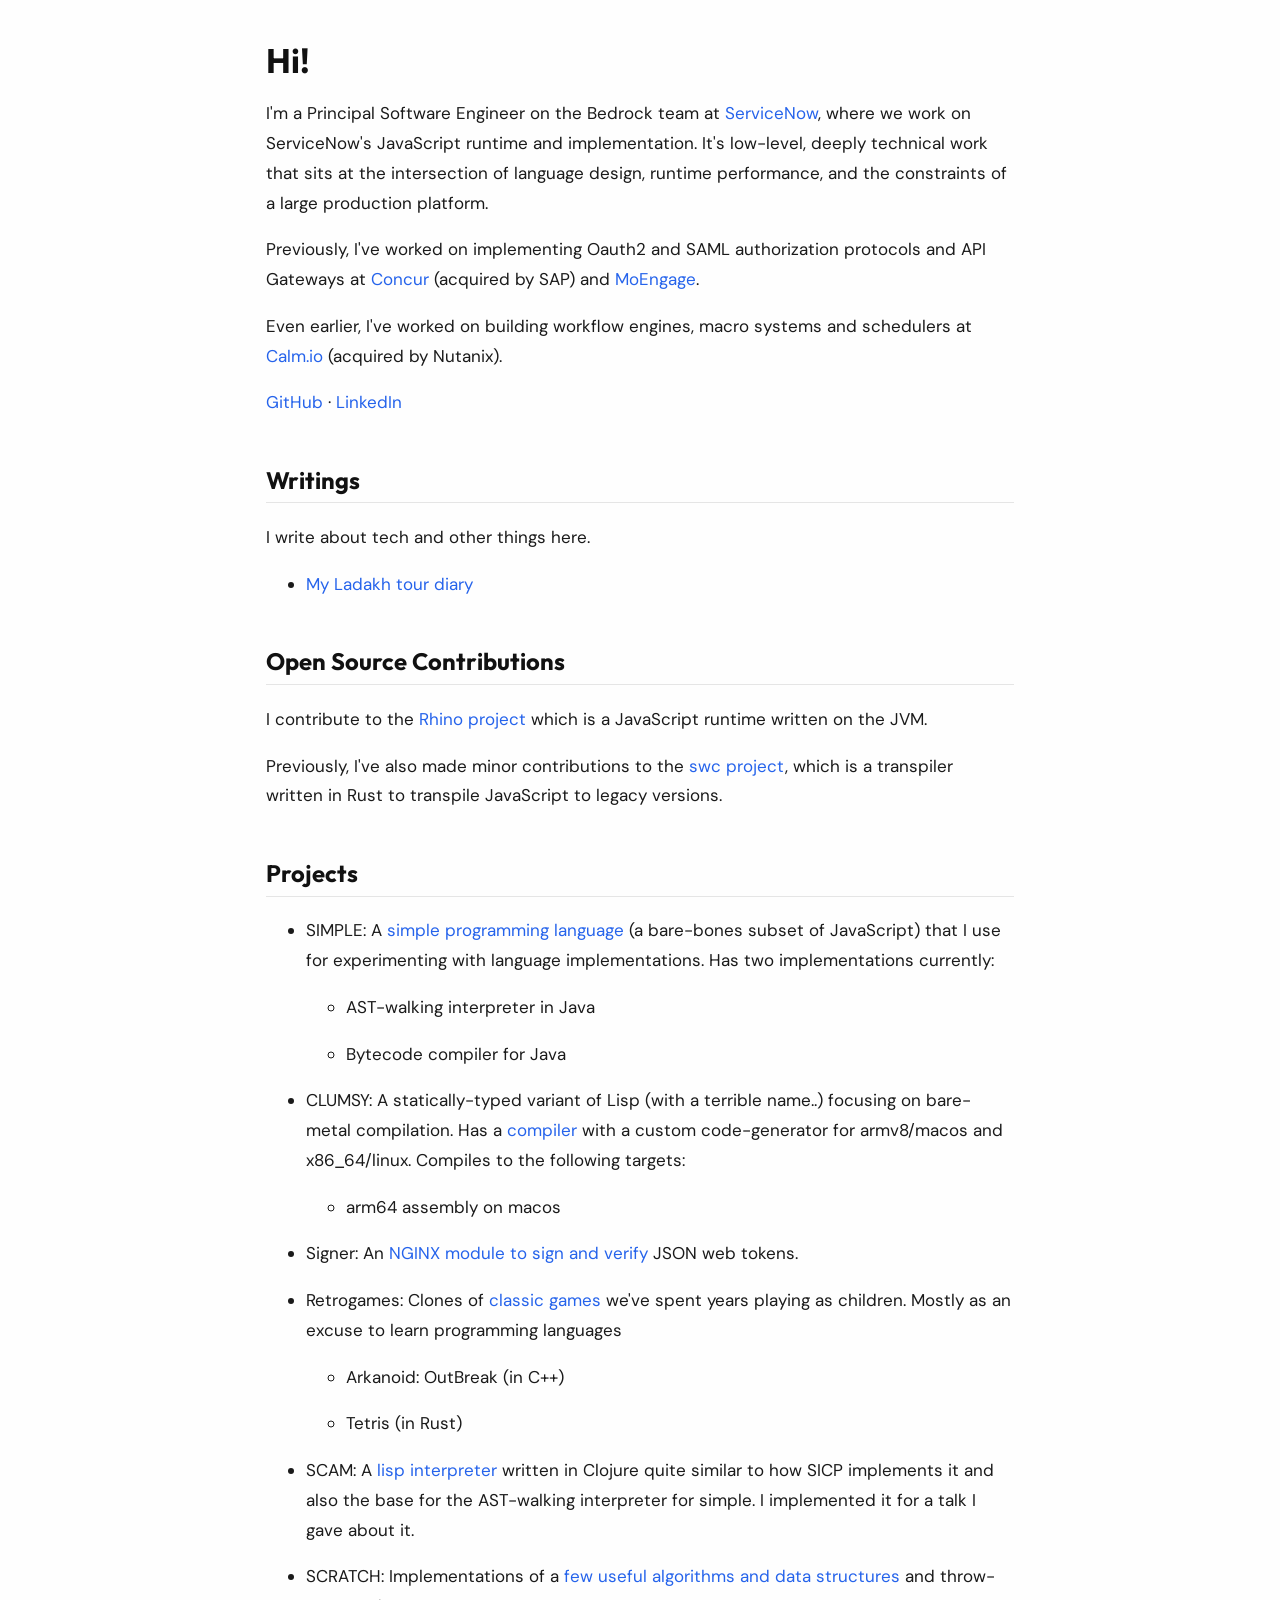
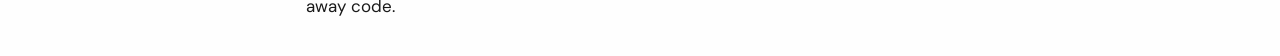
==== commit d44bf79f: "improve looks a bit" ====
--- a/index.html
+++ b/index.html
@@ -1,15 +1,14 @@
-<!doctype html>
+<!DOCTYPE html>
 <html>
   <head>
-    <meta charset="utf-8">
-    <meta name="viewport" content="width=device-width, initial-scale=1, minimal-ui">
     <title>Hi!</title>
-    <link type="text/css" rel="stylesheet" href="assets/css/github-markdown.css">
-    <link type="text/css" rel="stylesheet" href="assets/css/pilcrow.css">
-    <link type="text/css" rel="stylesheet" href="assets/css/hljs-github.min.css"/>
+    <meta http-equiv="Content-Type" content="text/html; charset=UTF-8">
+    <meta name="viewport" content="width=device-width, initial-scale=1.0" />
+    <link type="text/css" rel="stylesheet" href="assets/style.css" />
+    <link type="text/css" rel="stylesheet" href="assets/pilcrow.css" />
+    <link type="text/css" rel="stylesheet" href="assets/hljs-github.min.css"/>
   </head>
-  <body>
-    <article class="markdown-body"><h1 id="hi"><a class="header-link" href="#hi"></a>Hi!</h1>
+<body><h1 id="hi"><a class="header-link" href="#hi"></a>Hi!</h1>
 <p>I&#39;m a Principal Software Engineer on the Bedrock team at <a href="https://www.servicenow.com">ServiceNow</a>, where we work on ServiceNow&#39;s JavaScript runtime and implementation. It&#39;s low-level, deeply technical work that sits at the intersection of language design, runtime performance, and the constraints of a large production platform.</p>
 <p>Previously, I&#39;ve worked on implementing Oauth2 and SAML authorization protocols and API Gateways at <a href="https://www.concur.com">Concur</a> (acquired by SAP) and <a href="https://www.moengage.com">MoEngage</a>.</p>
 <p>Even earlier, I&#39;ve worked on building workflow engines, macro systems and schedulers at <a href="https://www.nutanix.com/products/cloud-manager/self-service">Calm.io</a> (acquired by Nutanix).</p>
@@ -48,6 +47,5 @@
 <li><p>SCRATCH: Implementations of a <a href="https://github.com/0xe/scratch">few useful algorithms and data structures</a> and throw-away code.</p>
 </li>
 </ul>
-    </article>
-  </body>
+</body>
 </html>
--- a/assets/style.css
+++ b/assets/style.css
@@ -0,0 +1,102 @@
+@charset "utf-8";
+
+@import url('https://fonts.googleapis.com/css2?family=Outfit:wght@400;600;700&family=DM+Sans:ital,opsz,wght@0,9..40,400;0,9..40,500;1,9..40,400&display=swap');
+
+body {
+    font-family: 'DM Sans', sans-serif;
+    font-size: 17px;
+    line-height: 1.75;
+    padding: 1em;
+    margin: auto;
+    max-width: 44em;
+    background: #fefefe;
+    color: #1a1a1a;
+}
+
+h1, h2, h3, h4, h5, h6 {
+    font-family: 'Outfit', sans-serif;
+    font-weight: 700;
+    line-height: 1.25;
+}
+
+h1 {
+    color: #111;
+    font-size: 2em;
+    margin-bottom: 0.25em;
+}
+
+h2 {
+    border-bottom: 1px solid #e5e5e5;
+    color: #111;
+    font-size: 1.4em;
+    padding-bottom: 0.3em;
+    margin-top: 2em;
+}
+
+h3 { font-size: 1.15em; }
+h4 { font-size: 1em; }
+h5 { font-size: 0.9em; }
+
+h6 {
+    color: #666;
+    font-size: 0.9em;
+}
+
+hr {
+    height: 1px;
+    border: 0;
+    background-color: #e5e5e5;
+    margin: 2em 0;
+}
+
+p, blockquote, ul, ol, dl, li, table, pre {
+    margin: 1em 0;
+}
+
+a, a:visited {
+    color: #2563eb;
+    text-decoration: none;
+}
+
+a:hover {
+    text-decoration: underline;
+}
+
+img {
+    max-width: 100%;
+    border-radius: 4px;
+}
+
+blockquote {
+    border-left: 3px solid #2563eb;
+    margin-left: 0;
+    padding-left: 1.25em;
+    color: #444;
+    font-style: italic;
+}
+
+code, pre {
+    font-family: 'Menlo', 'Fira Mono', monospace;
+    font-size: 0.88em;
+    border-radius: 4px;
+    background-color: #f5f5f5;
+    color: inherit;
+}
+
+code {
+    border: 1px solid #e8e8e8;
+    padding: 0.1em 0.4em;
+}
+
+pre {
+    border: 1px solid #e8e8e8;
+    line-height: 1.5;
+    overflow: auto;
+    padding: 0.8em 1em;
+}
+
+pre > code {
+    border: 0;
+    padding: 0;
+    background: none;
+}
--- a/assets/pilcrow.css
+++ b/assets/pilcrow.css
@@ -0,0 +1,42 @@
+h1,
+h2,
+h3,
+h4,
+h5,
+h6 {
+  position: relative;
+}
+
+h1:hover .header-link:before,
+h2:hover .header-link:before,
+h3:hover .header-link:before,
+h4:hover .header-link:before,
+h5:hover .header-link:before,
+h6:hover .header-link:before {
+    content: "\00B6";/* pilcrow */
+    color: #888;
+    font-size: smaller;
+}
+
+.header-link {
+  -webkit-user-select: none;
+  -moz-user-select: none;
+  -ms-user-select: none;
+  user-select: none;
+
+  position: absolute;
+  top: 0;
+  left: -0.7em;
+  display: block;
+  padding-right: 1em;
+}
+
+h1:hover .header-link,
+h2:hover .header-link,
+h3:hover .header-link,
+h4:hover .header-link,
+h5:hover .header-link,
+h6:hover .header-link {
+  display: inline-block;
+  text-decoration: none;
+}
--- a/assets/hljs-github.min.css
+++ b/assets/hljs-github.min.css
@@ -0,0 +1,124 @@
+/*
+
+github.com style (c) Vasily Polovnyov <vast@whiteants.net>
+
+*/
+
+.hljs {
+  display: block;
+  overflow-x: auto;
+  padding: 0.5em;
+  color: #333;
+  background: #f8f8f8;
+  -webkit-text-size-adjust: none;
+}
+
+.hljs-comment,
+.diff .hljs-header,
+.hljs-javadoc {
+  color: #998;
+  font-style: italic;
+}
+
+.hljs-keyword,
+.css .rule .hljs-keyword,
+.hljs-winutils,
+.nginx .hljs-title,
+.hljs-subst,
+.hljs-request,
+.hljs-status {
+  color: #333;
+  font-weight: bold;
+}
+
+.hljs-number,
+.hljs-hexcolor,
+.ruby .hljs-constant {
+  color: #008080;
+}
+
+.hljs-string,
+.hljs-tag .hljs-value,
+.hljs-phpdoc,
+.hljs-dartdoc,
+.tex .hljs-formula {
+  color: #d14;
+}
+
+.hljs-title,
+.hljs-id,
+.scss .hljs-preprocessor {
+  color: #900;
+  font-weight: bold;
+}
+
+.hljs-list .hljs-keyword,
+.hljs-subst {
+  font-weight: normal;
+}
+
+.hljs-class .hljs-title,
+.hljs-type,
+.vhdl .hljs-literal,
+.tex .hljs-command {
+  color: #458;
+  font-weight: bold;
+}
+
+.hljs-tag,
+.hljs-tag .hljs-title,
+.hljs-rules .hljs-property,
+.django .hljs-tag .hljs-keyword {
+  color: #000080;
+  font-weight: normal;
+}
+
+.hljs-attribute,
+.hljs-variable,
+.lisp .hljs-body {
+  color: #008080;
+}
+
+.hljs-regexp {
+  color: #009926;
+}
+
+.hljs-symbol,
+.ruby .hljs-symbol .hljs-string,
+.lisp .hljs-keyword,
+.clojure .hljs-keyword,
+.scheme .hljs-keyword,
+.tex .hljs-special,
+.hljs-prompt {
+  color: #990073;
+}
+
+.hljs-built_in {
+  color: #0086b3;
+}
+
+.hljs-preprocessor,
+.hljs-pragma,
+.hljs-pi,
+.hljs-doctype,
+.hljs-shebang,
+.hljs-cdata {
+  color: #999;
+  font-weight: bold;
+}
+
+.hljs-deletion {
+  background: #fdd;
+}
+
+.hljs-addition {
+  background: #dfd;
+}
+
+.diff .hljs-change {
+  background: #0086b3;
+}
+
+.hljs-chunk {
+  color: #aaa;
+}
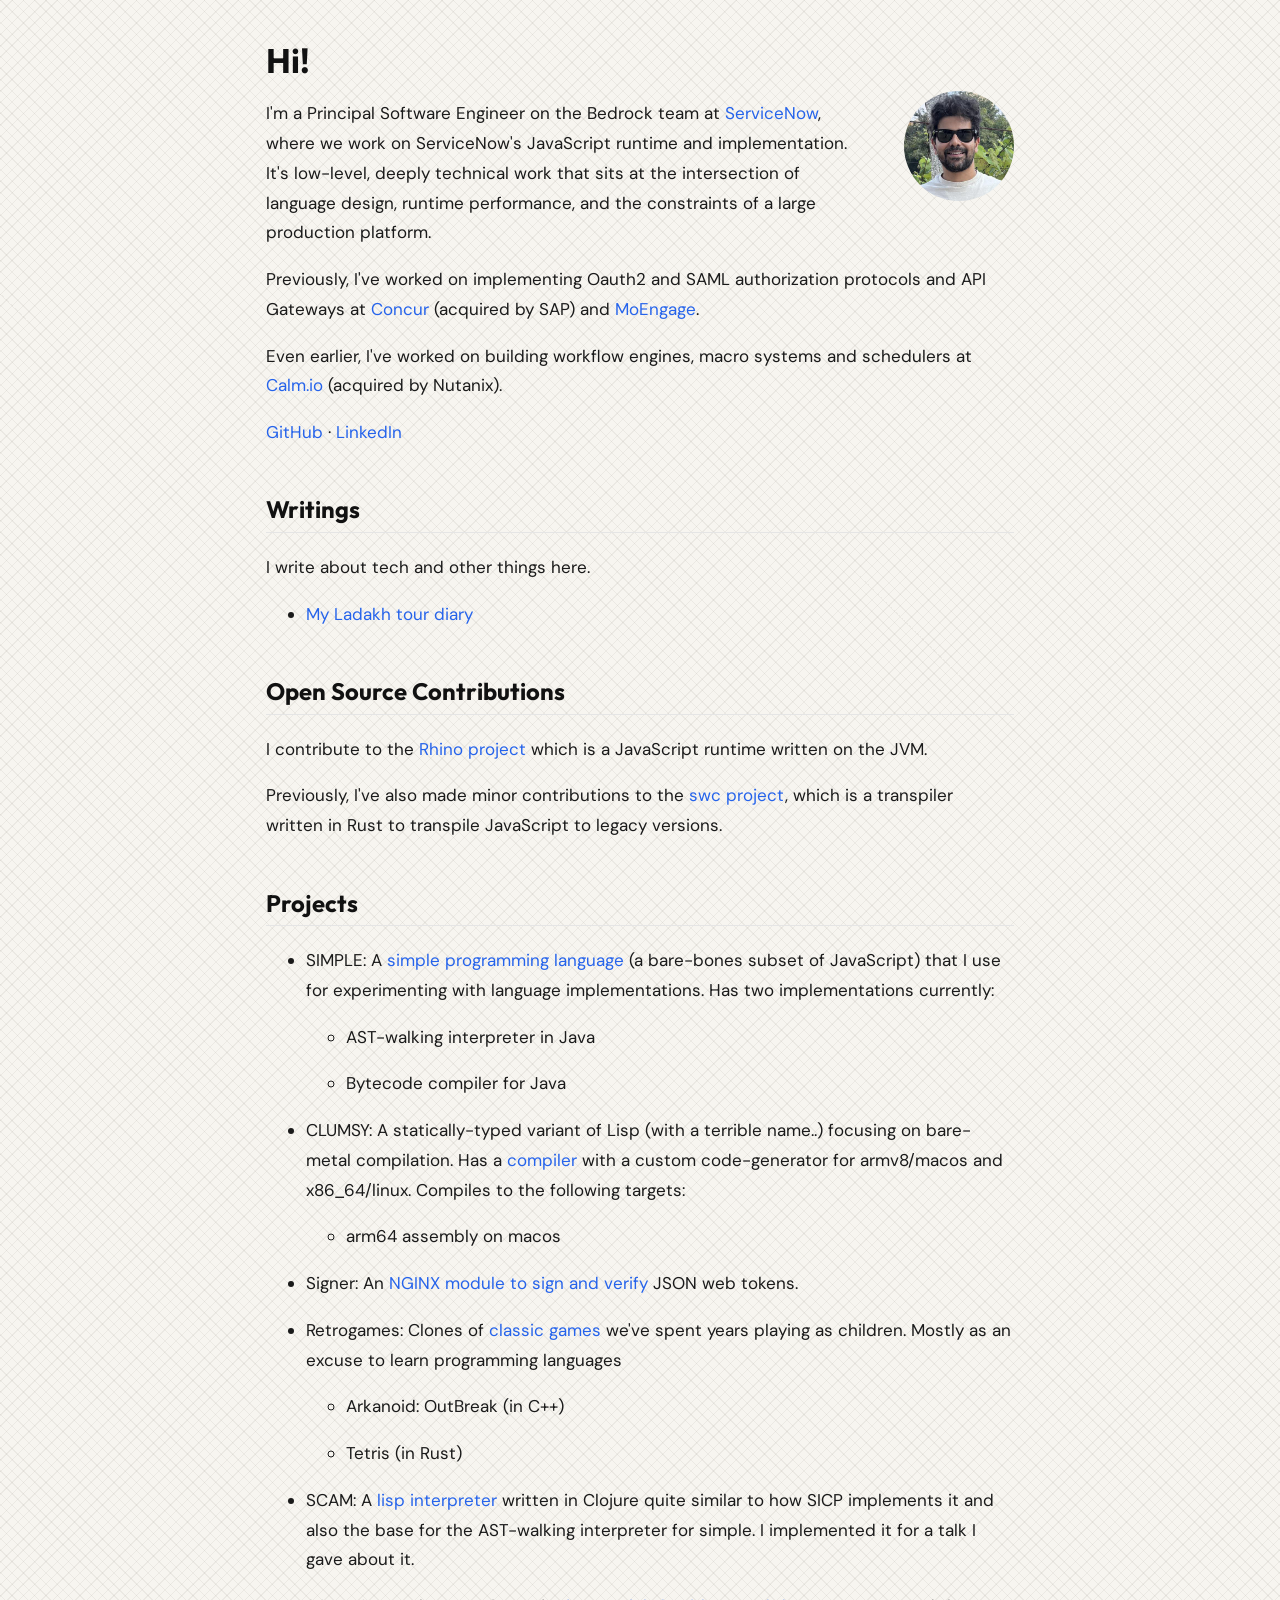
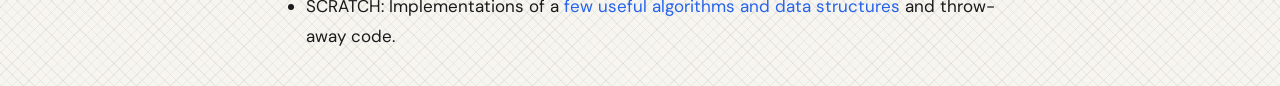
==== commit 3c95fbc1: "minor improvements to looks" ====
--- a/index.html
+++ b/index.html
@@ -9,6 +9,8 @@
     <link type="text/css" rel="stylesheet" href="assets/hljs-github.min.css"/>
   </head>
 <body><h1 id="hi"><a class="header-link" href="#hi"></a>Hi!</h1>
+<img src="/assets/images/photo.jpg" class="avatar" alt="Satish">
+
 <p>I&#39;m a Principal Software Engineer on the Bedrock team at <a href="https://www.servicenow.com">ServiceNow</a>, where we work on ServiceNow&#39;s JavaScript runtime and implementation. It&#39;s low-level, deeply technical work that sits at the intersection of language design, runtime performance, and the constraints of a large production platform.</p>
 <p>Previously, I&#39;ve worked on implementing Oauth2 and SAML authorization protocols and API Gateways at <a href="https://www.concur.com">Concur</a> (acquired by SAP) and <a href="https://www.moengage.com">MoEngage</a>.</p>
 <p>Even earlier, I&#39;ve worked on building workflow engines, macro systems and schedulers at <a href="https://www.nutanix.com/products/cloud-manager/self-service">Calm.io</a> (acquired by Nutanix).</p>
--- a/assets/style.css
+++ b/assets/style.css
@@ -1,6 +1,22 @@
 @charset "utf-8";
 
 @import url('https://fonts.googleapis.com/css2?family=Outfit:wght@400;600;700&family=DM+Sans:ital,opsz,wght@0,9..40,400;0,9..40,500;1,9..40,400&display=swap');
+
+html {
+    /* linen */
+    background-color: #f7f5f0;
+    background-image:
+        repeating-linear-gradient(
+            45deg,
+            rgba(150, 145, 135, 0.12) 0px, rgba(150, 145, 135, 0.12) 1px,
+            transparent 1px, transparent 8px
+        ),
+        repeating-linear-gradient(
+            -45deg,
+            rgba(150, 145, 135, 0.12) 0px, rgba(150, 145, 135, 0.12) 1px,
+            transparent 1px, transparent 8px
+        );
+}
 
 body {
     font-family: 'DM Sans', sans-serif;
@@ -9,7 +25,7 @@
     padding: 1em;
     margin: auto;
     max-width: 44em;
-    background: #fefefe;
+    background: transparent;
     color: #1a1a1a;
 }
 
@@ -67,6 +83,15 @@
     border-radius: 4px;
 }
 
+img.avatar {
+    width: 110px;
+    height: 110px;
+    border-radius: 50%;
+    object-fit: cover;
+    float: right;
+    margin: 0 0 1em 2em;
+}
+
 blockquote {
     border-left: 3px solid #2563eb;
     margin-left: 0;
